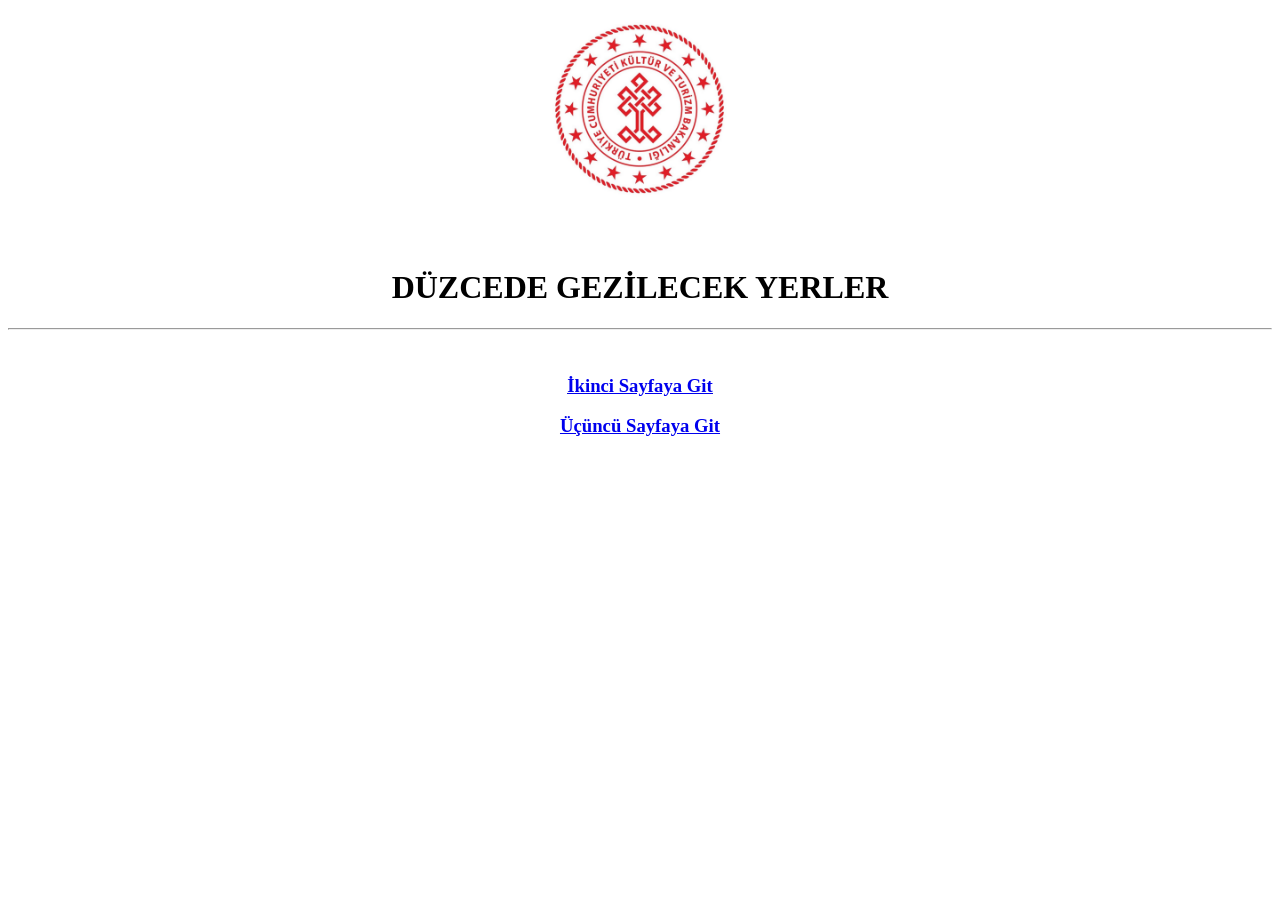
==== index.html @ c865ee73 "Add files via upload" ====
<!DOCTYPE html>
<html lang="en">
<head>
    <meta charset="UTF-8">
    <meta name="viewport" content="width=device-width, initial-scale=1.0">
    <title>gezelimgörelim.com</title>
</head>
<body>
  <center>
  <a href="https://duzce.ktb.gov.tr/TR-70819/gezilecek-yerler.html" target="_blank">
    <img src="tc-kultur-turizm-bakanligi.jpg" alt="Düzce Gezilecek Yerler Logosu" width="200" height="200">
  </a>
</center>
<br><br>
<center>
<H1><b>DÜZCEDE GEZİLECEK YERLER</b></H1>
</center>
<hr/>
<br/>
<center>
<h3><u><a href="geziİkinciSayfa.html">İkinci Sayfaya Git</a></u></h3>
</center>

<center>
<h3><u><a href="geziUcuncuSayfa.html">Üçüncü Sayfaya Git</a></u></h3>
</center>
</body>
</html>
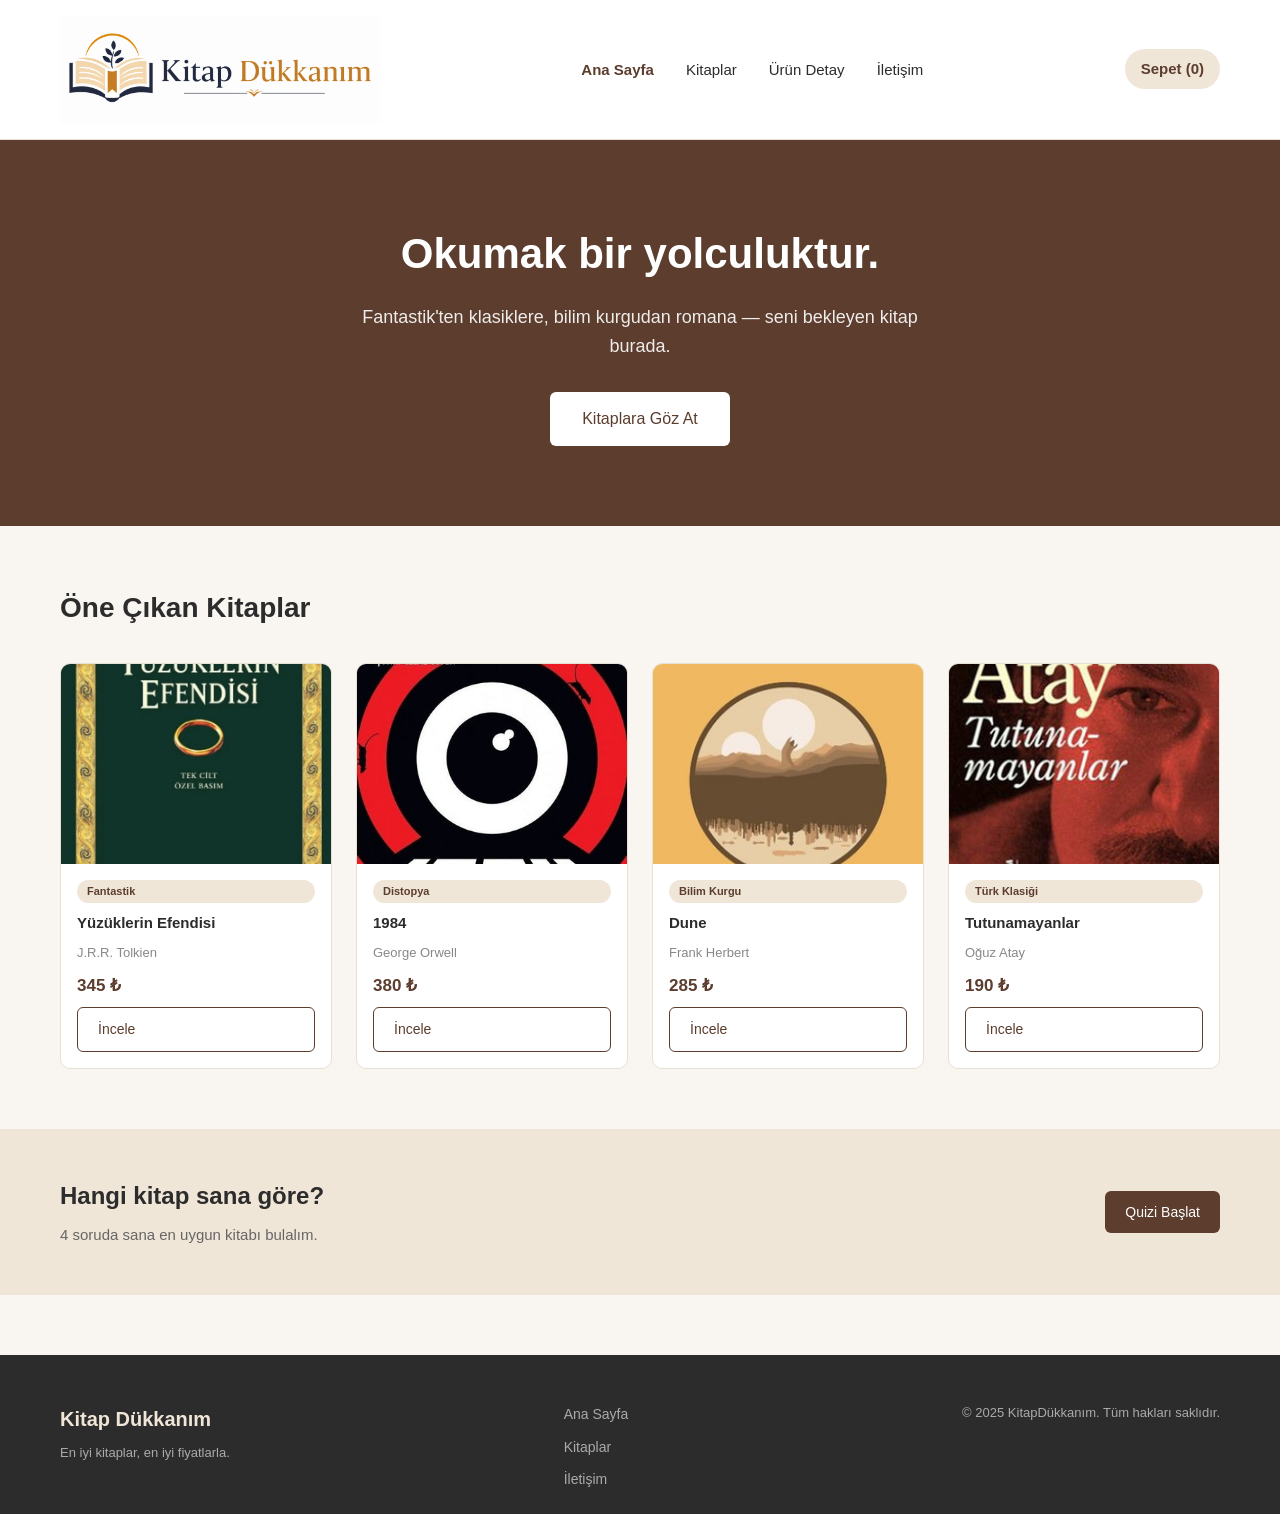
==== commit 4f145386: "Add files via upload" ====
--- a/index.html
+++ b/index.html
@@ -1,28 +1,151 @@
 <!DOCTYPE html>
-<html lang="en">
+<html lang="tr">
+
 <head>
     <meta charset="UTF-8">
     <meta name="viewport" content="width=device-width, initial-scale=1.0">
-    <title>gezelimgörelim.com</title>
+    <title>Ana Sayfa | Kitap Dükkanım</title>
+    <link rel="stylesheet" href="styles/style.css">
 </head>
+
 <body>
-  <center>
-  <a href="https://duzce.ktb.gov.tr/TR-70819/gezilecek-yerler.html" target="_blank">
-    <img src="tc-kultur-turizm-bakanligi.jpg" alt="Düzce Gezilecek Yerler Logosu" width="200" height="200">
-  </a>
-</center>
-<br><br>
-<center>
-<H1><b>DÜZCEDE GEZİLECEK YERLER</b></H1>
-</center>
-<hr/>
-<br/>
-<center>
-<h3><u><a href="geziİkinciSayfa.html">İkinci Sayfaya Git</a></u></h3>
-</center>
+    <!-- ==================== NAVBAR ==================== -->
+    <header>
+        <nav class="navbar">
+            <div class="navbar-icerik">
+                <a href="index.html" class="navbar-logo">
+                    <img src="img/kitapdükkanim.png" alt="Kitap Dükkanım Logo" class="site-logo">
+                </a>
+                <ul class="navbar-linkler">
+                   <li><a href="index.html" class="aktif-menu">Ana Sayfa</a></li>
+                    <li><a href="pages/products.html">Kitaplar</a></li>
+                     <li><a href="pages/product-detail.html?id=1">Ürün Detay</a></li>
+                    <li><a href="pages/contact.html">İletişim</a></li>
+                    </ul>
 
-<center>
-<h3><u><a href="geziUcuncuSayfa.html">Üçüncü Sayfaya Git</a></u></h3>
-</center>
-</body>
+                <a href="pages/cart.html" class="navbar-sepet">
+                    Sepet (<span id="sepet-sayisi">0</span>)
+                    </a>
+
+            </div>
+        </nav>
+    </header>
+     <main>
+        <!-- ==================== HERO ==================== -->
+        <section class="hero">
+           <div class="hero-icerik">
+
+                <h1>Okumak bir yolculuktur.</h1>
+                <p>Fantastik'ten klasiklere, bilim kurgudan romana — seni bekleyen kitap burada.</p>
+               <a href="pages/products.html" class="buton buton-ana">Kitaplara Göz At</a>
+                 </div>
+        </section>
+       <!-- ==================== ÖNE ÇIKAN KİTAPLAR ==================== -->
+        <section class="one-cikan">
+
+            <div class="kapsayici">
+               <h2>Öne Çıkan Kitaplar</h2>
+               <div class="kitaplar-grid">
+                     <!-- KİTAP KARTI 1 -->
+                    <div class="kitap-karti">
+
+                        <div class="kitap-karti-gorsel">
+                            
+                                <img src="img/yüzüklerinEfendisi.webp" alt="Yüzüklerin Efendisi">
+                            
+                        </div>
+
+                        <div class="kitap-karti-icerik">
+                            <span class="kitap-turu">Fantastik</span>
+                         <h3 class="kitap-adi">Yüzüklerin Efendisi</h3>
+                            <p class="kitap-yazar">J.R.R. Tolkien</p>
+                            <p class="kitap-fiyat">345 ₺</p>
+<a href="pages/product-detail.html?id=1" class="buton buton-ikincil">İncele</a> </div>
+
+                    </div>
+                   <!-- KİTAP KARTI 2 -->
+                    <div class="kitap-karti">
+                        <div class="kitap-karti-gorsel">
+                           <img src="img/1984_.jpg" alt="1984">
+                          </div>
+                        <div class="kitap-karti-icerik">
+                            <span class="kitap-turu">Distopya</span>
+                            <h3 class="kitap-adi">1984</h3>
+                            <p class="kitap-yazar">George Orwell</p>
+                            <p class="kitap-fiyat">380 ₺</p>
+                            <a href="pages/product-detail.html?id=2" class="buton buton-ikincil">İncele</a> </div>
+                    </div>
+                   <!-- KİTAP KARTI 3 -->
+                    <div class="kitap-karti">
+                        <div class="kitap-karti-gorsel">
+                            <img src="img/dune_.jpg" alt="Dune">
+                           </div>
+                        <div class="kitap-karti-icerik">
+                            <span class="kitap-turu">Bilim Kurgu</span>
+                            <h3 class="kitap-adi">Dune</h3>
+                            <p class="kitap-yazar">Frank Herbert</p>
+                            <p class="kitap-fiyat">285 ₺</p>
+                         <a href="pages/product-detail.html?id=3" class="buton buton-ikincil">İncele</a>
+                        </div>
+                    </div>
+                     <!-- KİTAP KARTI 4 -->
+                    <div class="kitap-karti">
+                        <div class="kitap-karti-gorsel">
+                           <img src="img/tutunamayanlar_.jpg" alt="Tutunamayanlar">
+                           </div>
+                        <div class="kitap-karti-icerik">
+                            <span class="kitap-turu">Türk Klasiği</span>
+                            <h3 class="kitap-adi">Tutunamayanlar</h3>
+                            <p class="kitap-yazar">Oğuz Atay</p>
+                            <p class="kitap-fiyat">190 ₺</p>
+                           <a href="pages/product-detail.html?id=4" class="buton buton-ikincil">İncele</a>
+                        </div>
+                    </div>
+                  </section>
+         <!-- ==================== QUİZ BANNER ==================== -->
+        <section class="quiz-banner">
+            <div class="kapsayici">
+                <div class="quiz-banner-icerik">
+
+                    <div>
+                        <h2>Hangi kitap sana göre?</h2>
+                        <p>4 soruda sana en uygun kitabı bulalım.</p>
+                    </div>
+
+                    <a href="pages/products.html#quiz" class="buton buton-ana">Quizi Başlat</a>
+                     
+                </div>
+            </div>
+        </section>
+       </main>
+
+
+    <!-- ==================== FOOTER ==================== -->
+    <footer class="footer">
+        <div class="footer-icerik">
+
+            <div class="footer-marka">
+                <span class="footer-logo">Kitap Dükkanım</span>
+                <p>En iyi kitaplar, en iyi fiyatlarla.</p>
+            </div>
+
+            <div class="footer-linkler">
+                <a href="index.html">Ana Sayfa</a>
+                <a href="pages/products.html">Kitaplar</a>
+                <a href="pages/contact.html">İletişim</a>
+            </div>
+
+            <div class="footer-telif">
+                <p>&copy; 2025 KitapDükkanım. Tüm hakları saklıdır.</p>
+                 
+            </div>
+
+        </div>
+    </footer>
+    <!-- ==================== FOOTER BİTTİ ==================== -->
+
+
+    <script src="scripts/myscript.js"></script>
+   </body>
+
 </html>
--- a/styles/style.css
+++ b/styles/style.css
@@ -0,0 +1,1093 @@
+
+
+/* ==================== GENEL AYARLAR ==================== */
+
+* {
+  margin: 0;
+  padding: 0;
+  box-sizing: border-box;
+}
+
+body {
+  font-family: 'Segoe UI', Arial, sans-serif;
+  background-color: #f9f6f1;
+  color: #2c2c2c;
+  line-height: 1.6;
+}
+
+a {
+  text-decoration: none;
+  color: inherit;
+}
+
+ul {
+  list-style: none;
+}
+
+img {
+  width: 100%;
+  display: block;
+}
+
+/* ==================== KAPSAYICI ==================== */
+
+.kapsayici {
+  max-width: 1200px;
+  margin: 0 auto;
+  padding: 0 20px;
+}
+
+/* ==================== BUTONLAR ==================== */
+
+.buton {
+  display: inline-block;
+  padding: 10px 20px;
+  border-radius: 6px;
+  border: none;
+  cursor: pointer;
+  font-size: 14px;
+  font-weight: 500;
+  transition: background-color 0.2s;
+}
+
+.buton-ana {
+  background-color: #5c3d2e;
+  color: #ffffff;
+}
+
+.buton-ana:hover {
+  background-color: #3e2a1e;
+}
+
+.buton-ikincil {
+  background-color: transparent;
+  color: #5c3d2e;
+  border: 1.5px solid #5c3d2e;
+}
+
+.buton-ikincil:hover {
+  background-color: #5c3d2e;
+  color: #ffffff;
+}
+
+.buton-tam {
+  width: 100%;
+  text-align: center;
+}
+
+/* ==================== NAVBAR ==================== */
+
+.navbar {
+  background-color: #ffffff;
+  border-bottom: 1px solid #e8e0d5;
+  position: sticky;
+  top: 0;
+  z-index: 100;
+}
+
+.navbar-icerik {
+  display: flex;
+  align-items: center;
+  justify-content: space-between;
+  max-width: 1200px;
+  margin: 0 auto;
+  padding: 16px 20px;
+}
+
+.navbar-logo {
+  display: flex;
+  align-items: center;
+  text-decoration: none;
+  color: #5c3d2e;
+}
+
+.navbar-logo .site-logo {
+  width: 320px;
+  height: auto;
+  object-fit: contain;
+  display: block;
+}
+
+.navbar-linkler {
+  display: flex;
+  gap: 32px;
+}
+
+.navbar-linkler a {
+  font-size: 15px;
+  color: #2c2c2c;
+  font-weight: 500;
+}
+
+.navbar-linkler a:hover {
+  color: #5c3d2e;
+}
+
+.navbar-sepet {
+  font-size: 15px;
+  font-weight: 600;
+  color: #5c3d2e;
+  background-color: #f0e6d8;
+  padding: 8px 16px;
+  border-radius: 20px;
+}
+
+.navbar-sepet:hover {
+  background-color: #5c3d2e;
+  color: #ffffff;
+}
+
+
+/* ==================== HERO ==================== */
+
+.hero {
+  background-color: #5c3d2e;
+  color: #ffffff;
+  padding: 80px 20px;
+  text-align: center;
+}
+.hero-icerik {
+  max-width: 600px;
+  margin: 0 auto;
+}
+
+.hero h1 {
+  font-size: 42px;
+  font-weight: 700;
+  margin-bottom: 16px;
+}
+
+.hero p {
+  font-size: 18px;
+  margin-bottom: 32px;
+  opacity: 0.9;
+}
+
+.hero .buton-ana {
+  background-color: #ffffff;
+  color: #5c3d2e;
+  font-size: 16px;
+  padding: 14px 32px;
+}
+
+.hero .buton-ana:hover {
+  background-color: #f0e6d8;
+}
+
+
+/* ==================== BÖLÜM BAŞLIKLARI ==================== */
+
+.one-cikan,
+.onerilen-kitaplar {
+  padding: 60px 0;
+}
+
+.one-cikan h2,
+.onerilen-kitaplar h2,
+.kitap-listesi h2 {
+  font-size: 28px;
+  font-weight: 700;
+  color: #2c2c2c;
+  margin-bottom: 32px;
+}
+
+
+/* ==================== KİTAP KARTLARI ==================== */
+
+.kitaplar-grid {
+  display: grid;
+  grid-template-columns: repeat(4, 1fr);
+  gap: 24px;
+}
+
+.kitap-karti {
+  background-color: #ffffff;
+  border-radius: 10px;
+  overflow: hidden;
+  border: 1px solid #e8e0d5;
+}
+
+.kitap-karti:hover {
+  box-shadow: 0 4px 12px rgba(0, 0, 0, 0.12);
+}
+
+.kitap-karti-gorsel {
+  height: 200px;
+  overflow: hidden;
+  background-color: #f0e6d8;
+}
+
+.kitap-karti-gorsel img {
+  height: 100%;
+  width: 100%;
+  object-fit: cover;
+}
+
+.kitap-karti-icerik {
+  padding: 16px;
+  display: flex;
+  flex-direction: column;
+  gap: 8px;
+}
+
+.kitap-turu {
+  display: inline-block;
+  background-color: #f0e6d8;
+  color: #5c3d2e;
+  font-size: 11px;
+  font-weight: 600;
+  padding: 3px 10px;
+  border-radius: 20px;
+}
+
+.kitap-adi {
+  font-size: 15px;
+  font-weight: 600;
+  color: #2c2c2c;
+}
+
+.kitap-yazar {
+  font-size: 13px;
+  color: #888888;
+}
+
+.kitap-fiyat {
+  font-size: 17px;
+  font-weight: 700;
+  color: #5c3d2e;
+}
+
+.karti-butonlar {
+  display: flex;
+  gap: 8px;
+  margin-top: 8px;
+}
+
+.karti-butonlar .buton {
+  flex: 1;
+  text-align: center;
+  font-size: 13px;
+  padding: 8px 10px;
+}
+
+/* ==================== QUİZ BANNER ==================== */
+
+.quiz-banner {
+  background-color: #f0e6d8;
+  padding: 48px 0;
+}
+
+.quiz-banner-icerik {
+  display: flex;
+  align-items: center;
+  justify-content: space-between;
+}
+
+.quiz-banner h2 {
+  font-size: 24px;
+  font-weight: 700;
+  color: #2c2c2c;
+  margin-bottom: 8px;
+}
+
+.quiz-banner p {
+  font-size: 15px;
+  color: #666666;
+}
+
+
+/* ==================== SAYFA BAŞLIĞI ==================== */
+
+.sayfa-basligi {
+  background-color: #f0e6d8;
+  padding: 40px 0;
+}
+
+.sayfa-basligi h1 {
+  font-size: 32px;
+  font-weight: 700;
+  color: #2c2c2c;
+  margin-bottom: 8px;
+}
+
+.sayfa-basligi p {
+  font-size: 15px;
+  color: #666666;
+}
+
+
+/* ==================== KİTAP LİSTESİ SAYFASI ==================== */
+
+.kitap-listesi {
+  padding: 48px 0;
+}
+
+.liste-icerik {
+  display: flex;
+  gap: 32px;
+  align-items: flex-start;
+}
+
+.filtre-bolumu {
+  width: 200px;
+  flex-shrink: 0;
+  background-color: #ffffff;
+  border-radius: 10px;
+  border: 1px solid #e8e0d5;
+  padding: 20px;
+}
+
+.filtre-bolumu h3 {
+  font-size: 15px;
+  font-weight: 700;
+  color: #2c2c2c;
+  margin-bottom: 16px;
+}
+
+.filtre-listesi {
+  display: flex;
+  flex-direction: column;
+  gap: 12px;
+}
+
+.filtre-listesi li {
+  display: flex;
+  align-items: center;
+  gap: 8px;
+  font-size: 14px;
+  color: #2c2c2c;
+  cursor: pointer;
+}
+
+.filtre-listesi input[type="checkbox"] {
+  width: 16px;
+  height: 16px;
+  cursor: pointer;
+  accent-color: #5c3d2e;
+}
+
+.kitaplar-alani {
+  flex: 1;
+}
+
+.siralama-bar {
+  margin-bottom: 24px;
+}
+
+.kitap-sayisi {
+  font-size: 14px;
+  color: #666666;
+}
+
+.kitaplar-alani .kitaplar-grid {
+  grid-template-columns: repeat(3, 1fr);
+}
+
+
+/* ==================== KİTAP DETAY SAYFASI ==================== */
+
+.kitap-detay {
+  padding: 60px 0;
+}
+
+.detay-icerik {
+  display: flex;
+  gap: 48px;
+  align-items: flex-start;
+}
+
+.detay-gorsel {
+  width: 280px;
+  flex-shrink: 0;
+  border-radius: 10px;
+  overflow: hidden;
+  border: 1px solid #e8e0d5;
+}
+
+.detay-bilgiler {
+  flex: 1;
+  display: flex;
+  flex-direction: column;
+  gap: 16px;
+}
+
+.detay-bilgiler .kitap-adi {
+  font-size: 32px;
+  font-weight: 700;
+}
+
+.detay-bilgiler .kitap-yazar {
+  font-size: 16px;
+}
+
+.yildiz-puani {
+  display: flex;
+  align-items: center;
+  gap: 8px;
+}
+
+.yildiz-puani span {
+  color: #e6a817;
+  font-size: 20px;
+}
+
+.yildiz-puani p {
+  font-size: 14px;
+  color: #888888;
+}
+
+.detay-fiyat {
+  font-size: 28px;
+  font-weight: 700;
+  color: #5c3d2e;
+}
+
+.detay-aciklama {
+  font-size: 15px;
+  color: #555555;
+  line-height: 1.8;
+}
+
+.kitap-bilgileri {
+  display: flex;
+  flex-direction: column;
+  gap: 10px;
+  background-color: #f9f6f1;
+  border-radius: 8px;
+  padding: 16px;
+}
+
+.bilgi-satiri {
+  display: flex;
+  gap: 16px;
+  font-size: 14px;
+}
+
+.bilgi-etiket {
+  font-weight: 600;
+  color: #2c2c2c;
+  width: 120px;
+  flex-shrink: 0;
+}
+
+.bilgi-deger {
+  color: #555555;
+}
+
+.adet-secici {
+  display: flex;
+  align-items: center;
+  gap: 16px;
+  font-size: 15px;
+  font-weight: 600;
+}
+
+.adet-kontrol {
+  display: flex;
+  align-items: center;
+  gap: 12px;
+  border: 1px solid #e8e0d5;
+  border-radius: 6px;
+  padding: 4px 8px;
+}
+
+.adet-kontrol button {
+  background: none;
+  border: none;
+  font-size: 20px;
+  cursor: pointer;
+  color: #5c3d2e;
+  font-weight: 700;
+}
+
+.adet-kontrol span {
+  font-size: 16px;
+  min-width: 24px;
+  text-align: center;
+}
+
+.detay-butonlar {
+  display: flex;
+  gap: 12px;
+}
+
+.detay-butonlar .buton {
+  padding: 14px 28px;
+  font-size: 15px;
+}
+
+
+/* ==================== SEPET SAYFASI ==================== */
+
+.sepet-bolumu {
+  padding: 60px 0;
+}
+
+.sepet-bolumu h1 {
+  font-size: 32px;
+  font-weight: 700;
+  margin-bottom: 32px;
+}
+
+.sepet-icerik {
+  display: flex;
+  gap: 32px;
+  align-items: flex-start;
+}
+
+
+.sepet-listesi {
+  flex: 1;
+  display: flex;
+  flex-direction: column;
+  gap: 16px;
+}
+
+.sepet-satiri {
+  display: flex;
+  align-items: center;
+  gap: 16px;
+  background-color: #ffffff;
+  border-radius: 10px;
+  border: 1px solid #e8e0d5;
+  padding: 16px;
+  width: 100%;
+}
+
+.sepet-gorsel {
+  width: 70px;
+  height: 90px;
+  flex-shrink: 0;
+  border-radius: 6px;
+  overflow: hidden;
+}
+
+.sepet-gorsel img {
+  height: 100%;
+  width: 100%;
+  object-fit: cover;
+}
+
+.sepet-bilgi {
+  flex: 1;
+}
+
+.sepet-bilgi h3 {
+  font-size: 15px;
+  font-weight: 600;
+  margin-bottom: 4px;
+}
+
+.sepet-yazar {
+  font-size: 13px;
+  color: #888888;
+}
+
+.sepet-tur {
+  font-size: 12px;
+  color: #5c3d2e;
+  margin-top: 4px;
+}
+
+.sepet-adet {
+  display: flex;
+  align-items: center;
+  gap: 10px;
+  border: 1px solid #e8e0d5;
+  border-radius: 6px;
+  padding: 6px 10px;
+}
+
+.sepet-adet button {
+  background: none;
+  border: none;
+  font-size: 18px;
+  cursor: pointer;
+  color: #5c3d2e;
+  font-weight: 700;
+}
+
+.sepet-adet span {
+  font-size: 15px;
+  min-width: 20px;
+  text-align: center;
+}
+
+.sepet-fiyat {
+  font-size: 16px;
+  font-weight: 700;
+  color: #5c3d2e;
+  min-width: 80px;
+  text-align: right;
+}
+
+.sil-butonu {
+  width: 46px;
+  height: 46px;
+  border: none;
+  border-radius: 50%;
+  background-color: #f0e6d8;
+  color: #5c3d2e;
+  cursor: pointer;
+  font-size: 18px;
+}
+
+.sil-butonu:hover {
+  background-color: #5c3d2e;
+  color: red;
+}
+
+.sepet-ozet {
+  width: 320px;
+  flex-shrink: 0;
+  background-color: #ffffff;
+  border: 1px solid #e8e0d5;
+  border-radius: 10px;
+  padding: 24px;
+ 
+}
+
+.sepet-ozet h3 {
+  font-size: 18px;
+  font-weight: 700;
+}
+
+.ozet-satiri {
+  display: flex;
+  justify-content: space-between;
+  font-size: 14px;
+  color: #555555;
+}
+
+.ozet-ayirici {
+  border-top: 1px solid #e8e0d5;
+}
+
+.ozet-toplam {
+  font-size: 16px;
+  font-weight: 700;
+  color: #2c2c2c;
+}
+
+.alışverişe-devam {
+  text-align: center;
+  font-size: 13px;
+  color: #888888;
+}
+
+.alışverişe-devam:hover {
+  color: #5c3d2e;
+}
+
+
+/* ==================== İLETİŞİM SAYFASI ==================== */
+
+.iletisim-bolumu {
+  padding: 60px 0;
+}
+
+.iletisim-icerik {
+  display: flex;
+  gap: 48px;
+  align-items: flex-start;
+}
+
+.iletisim-form {
+  flex: 1;
+  display: flex;
+  flex-direction: column;
+  gap: 20px;
+}
+
+.iletisim-form h2 {
+  font-size: 24px;
+  font-weight: 700;
+}
+
+.form-alani {
+  display: flex;
+  flex-direction: column;
+  gap: 6px;
+}
+
+.form-alani label {
+  font-size: 14px;
+  font-weight: 600;
+  color: #2c2c2c;
+}
+
+.form-alani input,
+.form-alani textarea {
+  padding: 12px;
+  border-radius: 6px;
+  border: 1px solid #e8e0d5;
+  font-size: 14px;
+  font-family: inherit;
+  background-color: #ffffff;
+}
+
+.form-alani input:focus,
+.form-alani textarea:focus {
+  border-color: #5c3d2e;
+}
+/* focus: tıklanınca kenarlık kahverengiye döner */
+
+.form-alani textarea {
+  resize: vertical;
+}
+/* resize: vertical — sadece dikey yönde boyutlandırılabilir */
+
+.form-mesaji {
+  font-size: 14px;
+  color: #1a7a4a;
+  font-weight: 600;
+}
+
+.iletisim-bilgiler {
+  width: 300px;
+  flex-shrink: 0;
+  display: flex;
+  flex-direction: column;
+  gap: 16px;
+}
+
+.iletisim-bilgiler h2 {
+  font-size: 24px;
+  font-weight: 700;
+}
+
+.bilgi-karti {
+  display: flex;
+  align-items: flex-start;
+  gap: 16px;
+  background-color: #ffffff;
+  border-radius: 10px;
+  border: 1px solid #e8e0d5;
+  padding: 16px;
+}
+
+.bilgi-ikon {
+  width: 40px;
+  height: 40px;
+  background-color: #f0e6d8;
+  border-radius: 50%;
+  display: flex;
+  align-items: center;
+  justify-content: center;
+  color: #5c3d2e;
+  font-size: 16px;
+  flex-shrink: 0;
+}
+
+.bilgi-metin h4 {
+  font-size: 14px;
+  font-weight: 700;
+  margin-bottom: 4px;
+}
+
+.bilgi-metin p {
+  font-size: 13px;
+  color: #666666;
+}
+
+
+/* ==================== FOOTER ==================== */
+
+.footer {
+  background-color: #2c2c2c;
+  color: #ffffff;
+  padding: 48px 0 24px;
+  margin-top: 60px;
+}
+
+.footer-icerik {
+  max-width: 1200px;
+  margin: 0 auto;
+  padding: 0 20px;
+  display: flex;
+  justify-content: space-between;
+  align-items: flex-start;
+  gap: 32px;
+}
+
+.footer-logo {
+  font-size: 20px;
+  font-weight: 700;
+  color: #f0e6d8;
+}
+
+.footer-marka p {
+  font-size: 13px;
+  color: #aaaaaa;
+  margin-top: 8px;
+}
+
+.footer-linkler {
+  display: flex;
+  flex-direction: column;
+  gap: 10px;
+}
+
+.footer-linkler a {
+  font-size: 14px;
+  color: #aaaaaa;
+}
+
+.footer-linkler a:hover {
+  color: #f0e6d8;
+}
+
+.footer-telif p {
+  font-size: 13px;
+  color: #aaaaaa;
+}
+
+
+/* ==================== MOBİL UYUMLU (RESPONSIVE) ==================== */
+
+@media (max-width: 768px) {
+
+  .navbar-icerik {
+    flex-direction: column;
+    gap: 12px;
+    padding: 12px 20px;
+  }
+
+  .navbar-logo .site-logo {
+    width: 220px;
+  }
+
+  .navbar-linkler {
+    display: flex;
+    flex-wrap: wrap;
+    justify-content: center;
+    gap: 16px;
+  }
+
+  .navbar-linkler a {
+    font-size: 14px;
+  }
+
+  .navbar-sepet {
+    margin-top: 4px;
+  }
+
+  .kitaplar-grid {
+    grid-template-columns: repeat(2, 1fr);
+  }
+
+  .liste-icerik {
+    flex-direction: column;
+  }
+
+  .filtre-bolumu {
+    width: 100%;
+  }
+
+  .detay-icerik {
+    flex-direction: column;
+  }
+
+  .detay-gorsel {
+    width: 100%;
+  }
+
+  .sepet-icerik {
+    flex-direction: column;
+  }
+
+  .sepet-ozet {
+    width: 100%;
+    position: static;
+  }
+
+  .sepet-listesi {
+    width: 100%;
+  }
+
+  .iletisim-icerik {
+    flex-direction: column;
+  }
+
+  .iletisim-bilgiler {
+    width: 100%;
+  }
+
+  .quiz-banner-icerik {
+    flex-direction: column;
+    gap: 20px;
+    text-align: center;
+  }
+
+  .footer-icerik {
+    flex-direction: column;
+    gap: 24px;
+  }
+
+  .hero h1 {
+    font-size: 28px;
+  }
+
+  .hero p {
+    font-size: 15px;
+  }
+}
+
+@media (max-width: 480px) {
+
+  .kitaplar-grid {
+    grid-template-columns: 1fr;
+  }
+
+  .karti-butonlar {
+    flex-direction: column;
+  }
+
+  .navbar-logo .site-logo {
+    width: 180px;
+  }
+
+  .navbar-linkler {
+    gap: 10px;
+  }
+
+  .navbar-linkler a {
+    font-size: 13px;
+  }
+}
+/* ==================== QUİZ STİLLERİ ==================== */
+
+.quiz-bolumu {
+  margin-top: 60px;
+  padding: 40px;
+  background-color: #ffffff;
+  border-radius: 10px;
+  border: 1px solid #e8e0d5;
+}
+
+.quiz-bolumu h2 {
+  font-size: 24px;
+  font-weight: 700;
+  margin-bottom: 8px;
+}
+
+.quiz-bolumu p {
+  font-size: 15px;
+  color: #666666;
+  margin-bottom: 24px;
+}
+
+.quiz-ilerleme {
+  height: 6px;
+  background-color: #f0e6d8;
+  border-radius: 3px;
+  margin-bottom: 16px;
+}
+
+.ilerleme-cubugu {
+  height: 6px;
+  background-color: #5c3d2e;
+  border-radius: 3px;
+  transition: width 0.3s;
+}
+
+.soru-sayac {
+  font-size: 13px;
+  color: #888888;
+  margin-bottom: 8px;
+}
+
+.soru-metni {
+  font-size: 18px;
+  font-weight: 600;
+  color: #2c2c2c;
+  margin-bottom: 6px;
+}
+
+.soru-aciklama {
+  font-size: 14px;
+  color: #888888;
+  margin-bottom: 20px;
+}
+
+.secenekler-grid {
+  display: grid;
+  grid-template-columns: 1fr 1fr;
+  gap: 12px;
+}
+
+.quiz-secenek {
+  background-color: #f9f6f1;
+  border: 1.5px solid #e8e0d5;
+  border-radius: 8px;
+  padding: 14px 16px;
+  text-align: left;
+  cursor: pointer;
+  font-size: 14px;
+  color: #2c2c2c;
+  font-family: inherit;
+  transition: border-color 0.2s, background-color 0.2s;
+}
+
+.quiz-secenek:hover {
+  border-color: #5c3d2e;
+  background-color: #f0e6d8;
+}
+
+.quiz-sonuc {
+  text-align: center;
+  padding: 20px 0;
+}
+
+.sonuc-etiket {
+  font-size: 14px;
+  color: #888888;
+  margin-bottom: 8px;
+}
+
+.sonuc-kitap {
+  font-size: 28px;
+  font-weight: 700;
+  color: #2c2c2c;
+  margin-bottom: 6px;
+}
+
+.sonuc-yazar {
+  font-size: 16px;
+  color: #5c3d2e;
+  margin-bottom: 12px;
+}
+
+.sonuc-aciklama {
+  font-size: 15px;
+  color: #555555;
+  margin-bottom: 24px;
+}
+
+
+
+/* ==================== SEPET BİLDİRİM KUTUSU ==================== */
+
+.sepet-bildirimi {
+  position: fixed;
+  top: 50%;
+  left: 50%;
+  transform: translate(-50%, -50%);
+  background-color: #5c3d2e;
+  color: #ffffff;
+  padding: 18px 28px;
+  border-radius: 10px;
+  font-size: 16px;
+  font-weight: 600;
+  z-index: 9999;
+  box-shadow: 0 8px 24px rgba(0, 0, 0, 0.25);
+  text-align: center;
+}
+
+
+
+
+.navbar-linkler a.aktif-menu {
+  color: #5c3d2e;;
+  font-weight: 700;
+}
